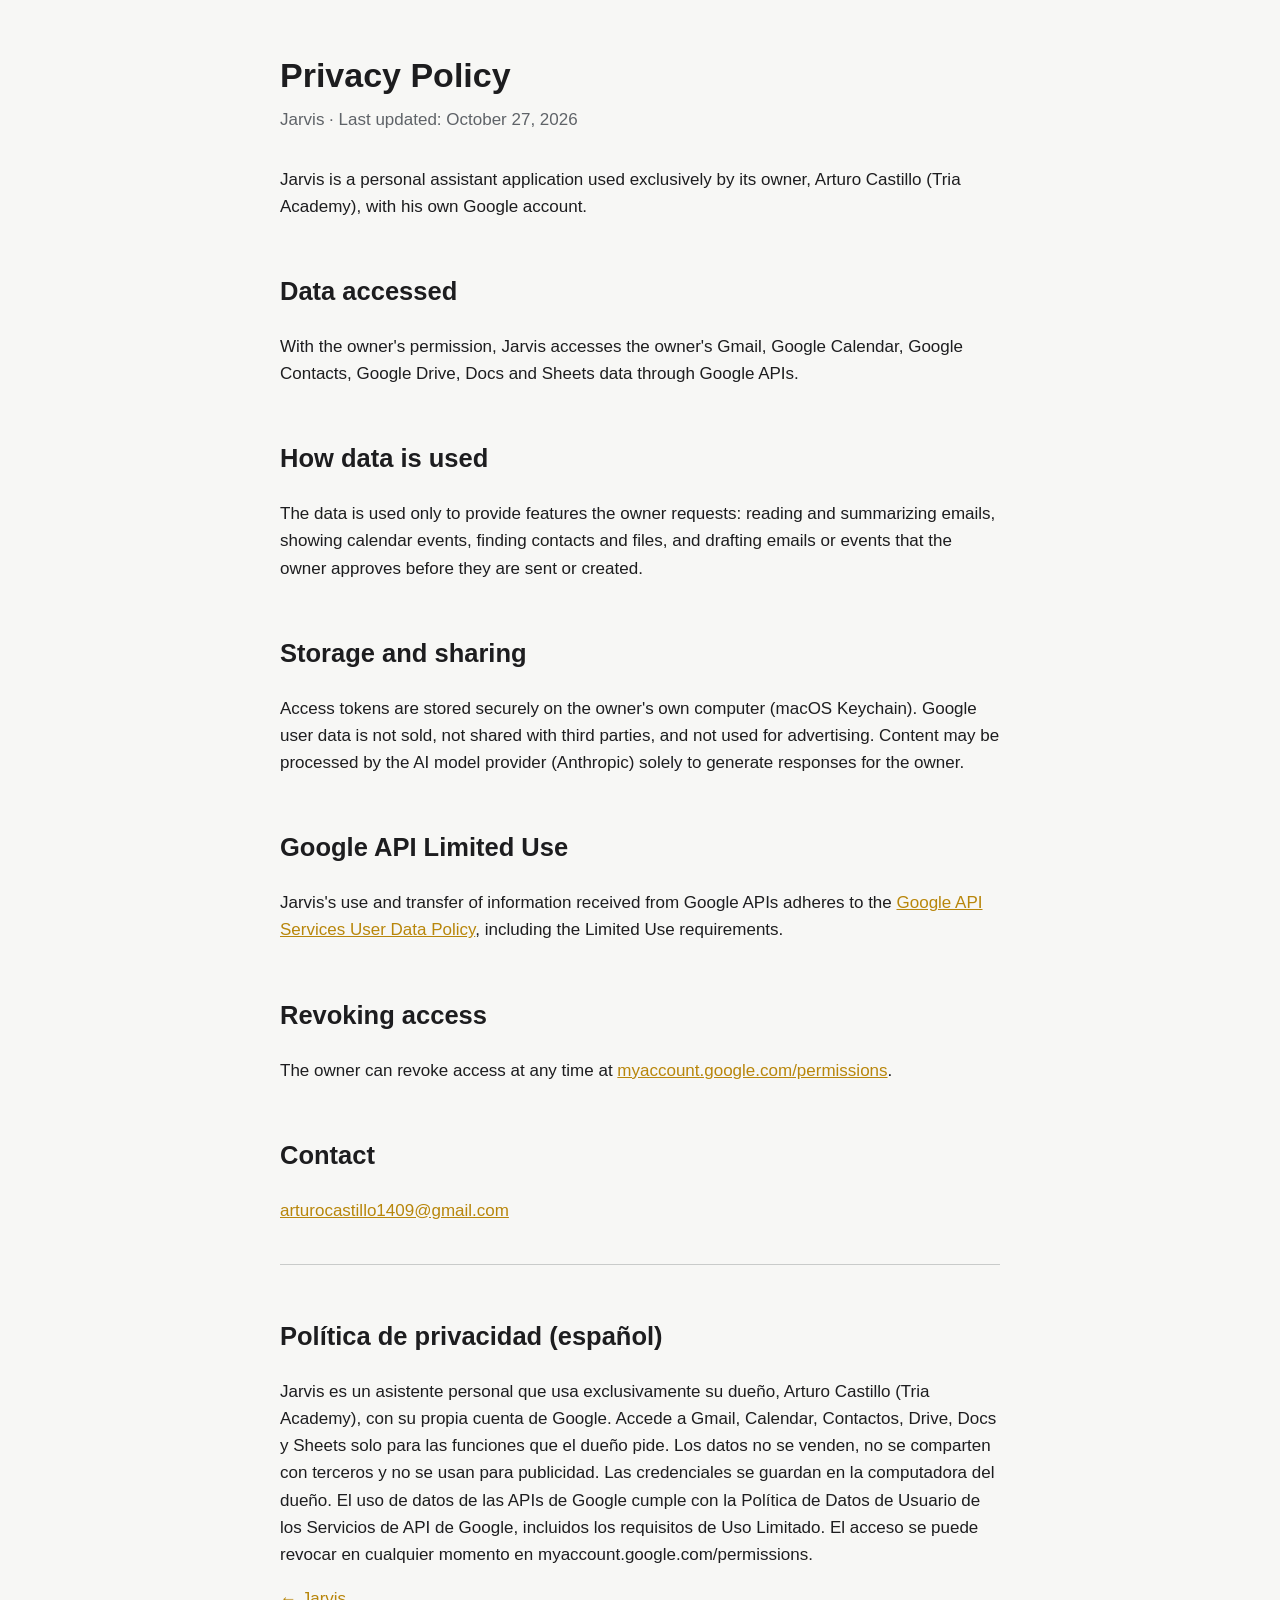
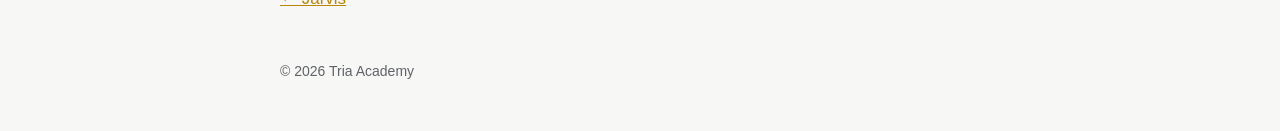
==== privacidad/index.html @ 2849142e "Jarvis homepage and privacy policy Co-Authored-By: Claude Opus 5.5 <noreply@anthropic.com>" ====
<!doctype html>
<html lang="en"><head><meta charset="utf-8"><meta name="viewport" content="width=device-width,initial-scale=1">
<title>Privacy Policy — Jarvis</title><link rel="stylesheet" href="/style.css"></head>
<body><main>
<h1>Privacy Policy</h1><p class="sub">Jarvis · Last updated: October 27, 2026</p>
<p>Jarvis is a personal assistant application used exclusively by its owner, Arturo Castillo (Tria Academy), with his own Google account.</p>
<h2>Data accessed</h2>
<p>With the owner's permission, Jarvis accesses the owner's Gmail, Google Calendar, Google Contacts, Google Drive, Docs and Sheets data through Google APIs.</p>
<h2>How data is used</h2>
<p>The data is used only to provide features the owner requests: reading and summarizing emails, showing calendar events, finding contacts and files, and drafting emails or events that the owner approves before they are sent or created.</p>
<h2>Storage and sharing</h2>
<p>Access tokens are stored securely on the owner's own computer (macOS Keychain). Google user data is not sold, not shared with third parties, and not used for advertising. Content may be processed by the AI model provider (Anthropic) solely to generate responses for the owner.</p>
<h2>Google API Limited Use</h2>
<p>Jarvis's use and transfer of information received from Google APIs adheres to the <a href="https://developers.google.com/terms/api-services-user-data-policy">Google API Services User Data Policy</a>, including the Limited Use requirements.</p>
<h2>Revoking access</h2>
<p>The owner can revoke access at any time at <a href="https://myaccount.google.com/permissions">myaccount.google.com/permissions</a>.</p>
<h2>Contact</h2>
<p><a href="mailto:arturocastillo1409@gmail.com">arturocastillo1409@gmail.com</a></p>
<hr>
<h2>Política de privacidad (español)</h2>
<p>Jarvis es un asistente personal que usa exclusivamente su dueño, Arturo Castillo (Tria Academy), con su propia cuenta de Google. Accede a Gmail, Calendar, Contactos, Drive, Docs y Sheets solo para las funciones que el dueño pide. Los datos no se venden, no se comparten con terceros y no se usan para publicidad. Las credenciales se guardan en la computadora del dueño. El uso de datos de las APIs de Google cumple con la Política de Datos de Usuario de los Servicios de API de Google, incluidos los requisitos de Uso Limitado. El acceso se puede revocar en cualquier momento en myaccount.google.com/permissions.</p>
<p><a href="/">← Jarvis</a></p>
<footer>© 2026 Tria Academy</footer>
</main></body></html>
---- style.css ----
:root{--bg:#f7f7f5;--fg:#1d1d1f;--muted:#5f6368;--accent:#b8860b}
@media (prefers-color-scheme:dark){:root{--bg:#121212;--fg:#ececec;--muted:#a0a0a0;--accent:#e0b040}}
body{margin:0;background:var(--bg);color:var(--fg);font:17px/1.6 -apple-system,BlinkMacSystemFont,"Segoe UI",Roboto,sans-serif}
main{max-width:720px;margin:0 auto;padding:48px 16px}
h1{margin:0 0 4px}h2{margin-top:2em}.sub{color:var(--muted);margin:0 0 32px}
a{color:var(--accent)}hr{border:0;border-top:1px solid var(--muted);opacity:.3;margin:40px 0}
footer{color:var(--muted);font-size:14px;margin-top:48px}
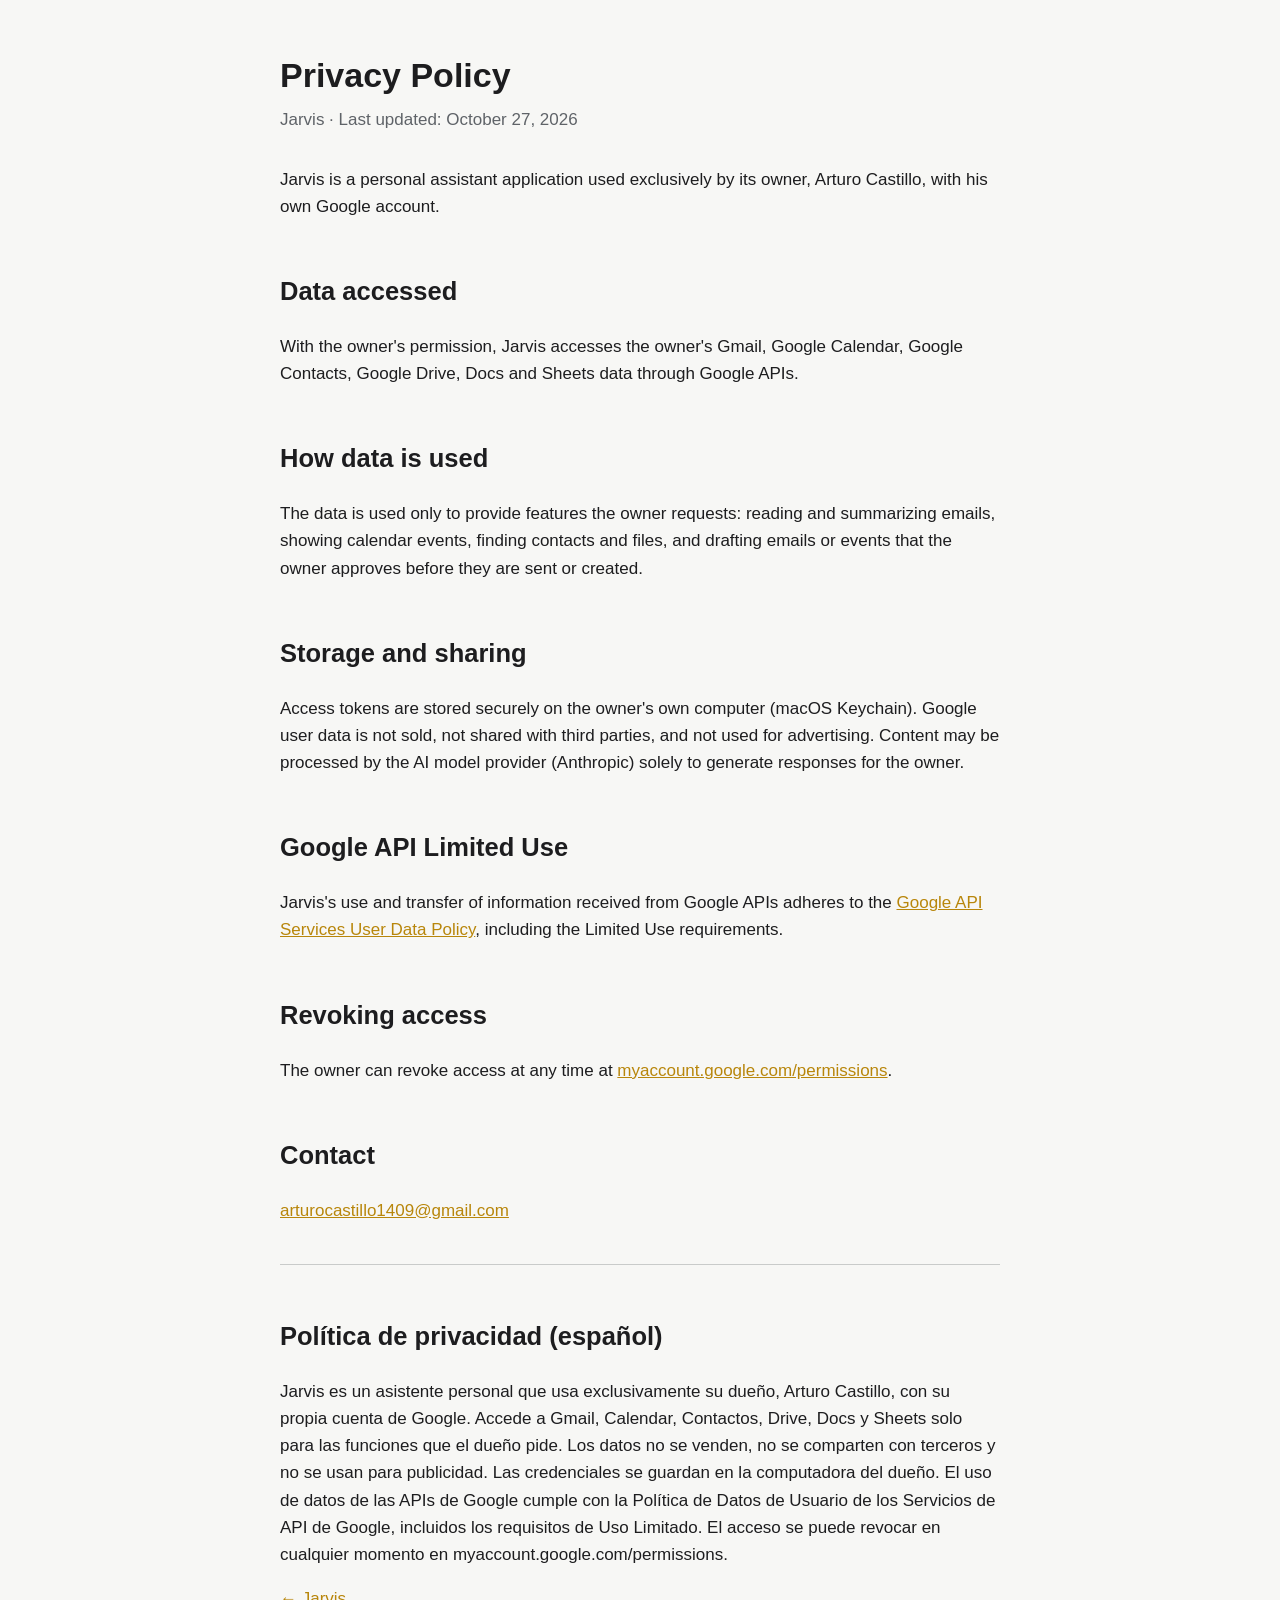
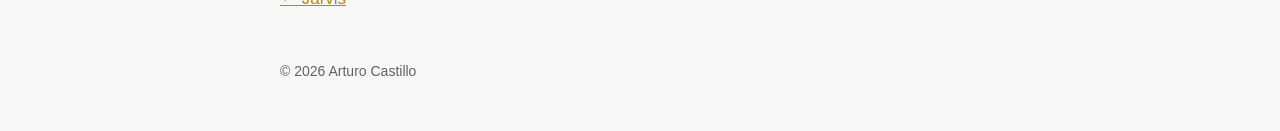
==== commit 3bc73f3a: "Make Jarvis site personal: drop Tria branding and custom domain Co-Authored-By: Claude Opus 5.5 <nor" ====
--- a/privacidad/index.html
+++ b/privacidad/index.html
@@ -1,9 +1,9 @@
 <!doctype html>
 <html lang="en"><head><meta charset="utf-8"><meta name="viewport" content="width=device-width,initial-scale=1">
-<title>Privacy Policy — Jarvis</title><link rel="stylesheet" href="/style.css"></head>
+<title>Privacy Policy — Jarvis</title><link rel="stylesheet" href="../style.css"></head>
 <body><main>
 <h1>Privacy Policy</h1><p class="sub">Jarvis · Last updated: October 27, 2026</p>
-<p>Jarvis is a personal assistant application used exclusively by its owner, Arturo Castillo (Tria Academy), with his own Google account.</p>
+<p>Jarvis is a personal assistant application used exclusively by its owner, Arturo Castillo, with his own Google account.</p>
 <h2>Data accessed</h2>
 <p>With the owner's permission, Jarvis accesses the owner's Gmail, Google Calendar, Google Contacts, Google Drive, Docs and Sheets data through Google APIs.</p>
 <h2>How data is used</h2>
@@ -18,7 +18,7 @@
 <p><a href="mailto:arturocastillo1409@gmail.com">arturocastillo1409@gmail.com</a></p>
 <hr>
 <h2>Política de privacidad (español)</h2>
-<p>Jarvis es un asistente personal que usa exclusivamente su dueño, Arturo Castillo (Tria Academy), con su propia cuenta de Google. Accede a Gmail, Calendar, Contactos, Drive, Docs y Sheets solo para las funciones que el dueño pide. Los datos no se venden, no se comparten con terceros y no se usan para publicidad. Las credenciales se guardan en la computadora del dueño. El uso de datos de las APIs de Google cumple con la Política de Datos de Usuario de los Servicios de API de Google, incluidos los requisitos de Uso Limitado. El acceso se puede revocar en cualquier momento en myaccount.google.com/permissions.</p>
-<p><a href="/">← Jarvis</a></p>
-<footer>© 2026 Tria Academy</footer>
+<p>Jarvis es un asistente personal que usa exclusivamente su dueño, Arturo Castillo, con su propia cuenta de Google. Accede a Gmail, Calendar, Contactos, Drive, Docs y Sheets solo para las funciones que el dueño pide. Los datos no se venden, no se comparten con terceros y no se usan para publicidad. Las credenciales se guardan en la computadora del dueño. El uso de datos de las APIs de Google cumple con la Política de Datos de Usuario de los Servicios de API de Google, incluidos los requisitos de Uso Limitado. El acceso se puede revocar en cualquier momento en myaccount.google.com/permissions.</p>
+<p><a href="../">← Jarvis</a></p>
+<footer>© 2026 Arturo Castillo</footer>
 </main></body></html>
